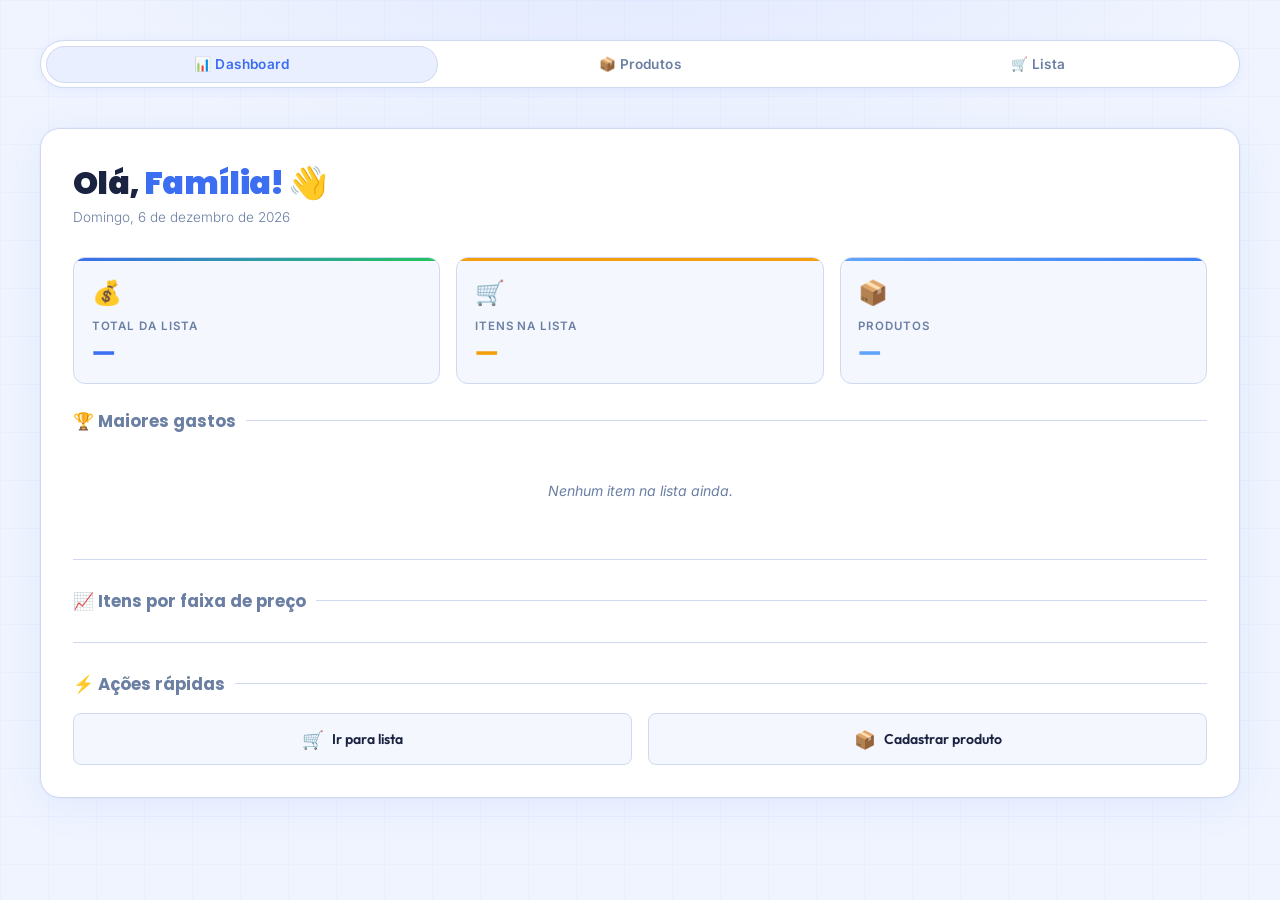
==== index.html @ 6821ed33 "deploy" ====
<!doctype html>
<html lang="pt-br">
<head>
  <meta charset="UTF-8" />
  <meta name="viewport" content="width=device-width, initial-scale=1.0" />
  <title>Dashboard — Lista de Compras</title>
  <link rel="preconnect" href="https://fonts.googleapis.com" />
  <link rel="preconnect" href="https://fonts.gstatic.com" crossorigin />
  <link href="https://fonts.googleapis.com/css2?family=Playfair+Display:wght@700;900&family=Outfit:wght@300;400;500;600&display=swap" rel="stylesheet" />
  <link rel="stylesheet" href="style.css" />
  <style>
    /* ── Dashboard específico ── */
    .dashboard-grid {
      display: grid;
      grid-template-columns: 1fr 1fr 1fr;
      gap: 1rem;
      margin-bottom: 1.5rem;
    }

    .stat-card {
      background: var(--surface-2);
      border: 1px solid var(--border);
      border-radius: var(--radius);
      padding: 1.25rem 1.1rem;
      position: relative;
      overflow: hidden;
      animation: fadeUp 0.45s ease both;
    }

    .stat-card::before {
      content: '';
      position: absolute;
      top: 0; left: 0; right: 0;
      height: 3px;
    }

    .stat-card.green::before  { background: linear-gradient(90deg, var(--accent), #22c55e); }
    .stat-card.gold::before   { background: linear-gradient(90deg, var(--accent-2), #f59e0b); }
    .stat-card.blue::before   { background: linear-gradient(90deg, #60a5fa, #3b82f6); }

    .stat-card .stat-icon {
      font-size: 1.5rem;
      margin-bottom: 0.75rem;
      display: block;
    }

    .stat-card .stat-label {
      font-size: 0.72rem;
      font-weight: 600;
      text-transform: uppercase;
      letter-spacing: 0.08em;
      color: var(--text-muted);
      margin-bottom: 0.3rem;
    }

    .stat-card .stat-value {
      font-family: 'Playfair Display', serif;
      font-size: 1.6rem;
      font-weight: 900;
      color: var(--text);
      letter-spacing: -0.02em;
      line-height: 1;
    }

    .stat-card.green .stat-value { color: var(--accent); }
    .stat-card.gold  .stat-value { color: var(--accent-2); }
    .stat-card.blue  .stat-value { color: #60a5fa; }

    /* ── Top itens ── */
    .top-item {
      display: flex;
      align-items: center;
      justify-content: space-between;
      padding: 0.75rem 0;
      border-bottom: 1px solid var(--border);
      gap: 1rem;
      animation: slideIn 0.3s ease both;
    }

    .top-item:last-child { border-bottom: none; }

    .top-item .rank {
      font-family: 'Playfair Display', serif;
      font-size: 1.1rem;
      font-weight: 900;
      color: var(--border);
      min-width: 24px;
    }

    .top-item:first-child .rank { color: var(--accent-2); }
    .top-item:nth-child(2) .rank { color: var(--text-muted); }

    .top-item .nome {
      flex: 1;
      font-size: 0.9rem;
      font-weight: 500;
      color: var(--text);
    }

    .top-item .valor {
      font-family: 'Playfair Display', serif;
      font-size: 0.95rem;
      font-weight: 700;
      color: var(--accent-2);
    }

    /* ── Barra de faixas ── */
    .faixa-item {
      margin-bottom: 1rem;
    }

    .faixa-header {
      display: flex;
      justify-content: space-between;
      font-size: 0.82rem;
      color: var(--text-muted);
      margin-bottom: 0.4rem;
    }

    .faixa-header span:last-child {
      color: var(--text);
      font-weight: 600;
    }

    .faixa-bar {
      height: 8px;
      background: var(--surface-3);
      border-radius: 99px;
      overflow: hidden;
    }

    .faixa-fill {
      height: 100%;
      border-radius: 99px;
      transition: width 1s cubic-bezier(0.4, 0, 0.2, 1);
      width: 0%;
    }

    .faixa-fill.green { background: linear-gradient(90deg, var(--accent), #22c55e); }
    .faixa-fill.gold  { background: linear-gradient(90deg, var(--accent-2), #f59e0b); }
    .faixa-fill.blue  { background: linear-gradient(90deg, #60a5fa, #3b82f6); }

    /* ── Botões de ação ── */
    .action-grid {
      display: grid;
      grid-template-columns: 1fr 1fr;
      gap: 1rem;
      margin-top: 0.5rem;
    }

    .action-btn {
      display: flex;
      align-items: center;
      justify-content: center;
      gap: 0.5rem;
      padding: 0.85rem;
      border-radius: var(--radius-sm);
      border: 1px solid var(--border);
      background: var(--surface-2);
      color: var(--text);
      text-decoration: none;
      font-family: 'Outfit', sans-serif;
      font-size: 0.88rem;
      font-weight: 600;
      transition: all var(--transition);
      cursor: pointer;
    }

    .action-btn:hover {
      border-color: var(--accent);
      background: var(--accent-dim);
      color: var(--accent);
      transform: translateY(-2px);
    }

    .action-btn .icon { font-size: 1.1rem; }

    /* ── Responsive ── */
    @media (max-width: 540px) {
      .dashboard-grid { grid-template-columns: 1fr; }
      .action-grid { grid-template-columns: 1fr; }
    }
  </style>
</head>
<body>

  <nav>
    <a href="index.html" class="active">📊 Dashboard</a>
    <a href="cadastro.html">📦 Produtos</a>
    <a href="lista.html">🛒 Lista</a>
  </nav>

  <div class="card">

    <div class="page-header">
      <h1>Olá, <span>Família!</span> 👋</h1>
      <p id="dataAtual"></p>
    </div>

    <!-- Cards de estatísticas -->
    <div class="dashboard-grid">
      <div class="stat-card green">
        <span class="stat-icon">💰</span>
        <div class="stat-label">Total da lista</div>
        <div class="stat-value" id="valorTotal">—</div>
      </div>
      <div class="stat-card gold">
        <span class="stat-icon">🛒</span>
        <div class="stat-label">Itens na lista</div>
        <div class="stat-value" id="totalItens">—</div>
      </div>
      <div class="stat-card blue">
        <span class="stat-icon">📦</span>
        <div class="stat-label">Produtos</div>
        <div class="stat-value" id="totalProdutos">—</div>
      </div>
    </div>

    <!-- Top 5 maiores gastos -->
    <p class="section-title">🏆 Maiores gastos</p>

    <div id="topItens">
      <p class="empty">Nenhum item na lista ainda.</p>
    </div>

    <div class="divider"></div>

    <!-- Faixas de preço -->
    <p class="section-title">📈 Itens por faixa de preço</p>

    <div id="faixas"></div>

    <div class="divider"></div>

    <!-- Ações rápidas -->
    <p class="section-title">⚡ Ações rápidas</p>

    <div class="action-grid">
      <a href="lista.html" class="action-btn">
        <span class="icon">🛒</span> Ir para lista
      </a>
      <a href="cadastro.html" class="action-btn">
        <span class="icon">📦</span> Cadastrar produto
      </a>
    </div>

  </div>

  <script>
    // Data atual
    const data = new Date().toLocaleDateString("pt-BR", {
      weekday: "long", day: "numeric", month: "long", year: "numeric"
    });
    document.getElementById("dataAtual").textContent =
      data.charAt(0).toUpperCase() + data.slice(1);

    // Carregar dados do dashboard
    fetch("dashboard.php")
    .then(r => r.json())
    .then(dados => {

      // Stats
      document.getElementById("valorTotal").textContent =
        parseFloat(dados.valorTotal).toLocaleString("pt-BR", { style: "currency", currency: "BRL" });

      document.getElementById("totalItens").textContent = dados.totalItens;
      document.getElementById("totalProdutos").textContent = dados.totalProdutos;

      // Top itens
      const topContainer = document.getElementById("topItens");
      if (dados.topItens.length === 0) {
        topContainer.innerHTML = '<p class="empty">Nenhum item na lista ainda.</p>';
      } else {
        topContainer.innerHTML = dados.topItens.map((item, i) => {
          const valor = parseFloat(item.subtotal).toLocaleString("pt-BR", { style: "currency", currency: "BRL" });
          return `
            <div class="top-item">
              <span class="rank">#${i + 1}</span>
              <span class="nome">${item.nome}</span>
              <span class="valor">${valor}</span>
            </div>
          `;
        }).join("");
      }

      // Faixas de preço
      const totalFaixas = Object.values(dados.faixas).reduce((a, b) => a + parseInt(b), 0);
      const cores = ["green", "gold", "blue"];
      const faixasContainer = document.getElementById("faixas");

      if (totalFaixas === 0) {
        faixasContainer.innerHTML = '<p class="empty">Nenhum item na lista ainda.</p>';
      } else {
        faixasContainer.innerHTML = Object.entries(dados.faixas).map(([label, qtd], i) => {
          const pct = totalFaixas > 0 ? Math.round((parseInt(qtd) / totalFaixas) * 100) : 0;
          return `
            <div class="faixa-item">
              <div class="faixa-header">
                <span>${label}</span>
                <span>${qtd} ${parseInt(qtd) === 1 ? "item" : "itens"} (${pct}%)</span>
              </div>
              <div class="faixa-bar">
                <div class="faixa-fill ${cores[i]}" data-pct="${pct}"></div>
              </div>
            </div>
          `;
        }).join("");

        // Animar barras
        setTimeout(() => {
          document.querySelectorAll(".faixa-fill").forEach(el => {
            el.style.width = el.dataset.pct + "%";
          });
        }, 100);
      }

    })
    .catch(() => {
      console.log("Erro ao carregar dashboard.");
    });
  </script>

</body>
</html>
---- style.css ----
@import url('https://fonts.googleapis.com/css2?family=Inter:wght@300;400;500;600;700;900&family=Playfair+Display:wght@700;900&display=swap');
@import url('https://fonts.googleapis.com/css2?family=Inter:wght@300;400;500;600;700&family=Poppins:wght@700;800;900&display=swap');



*, *::before, *::after { box-sizing: border-box; margin: 0; padding: 0; }

:root {
  --bg:          #f0f4ff;
  --surface:     #ffffff;
  --surface-2:   #f5f7ff;
  --surface-3:   #eaefff;
  --border:      #d0d9f0;
  --accent:      #3b6ef0;
  --accent-dim:  #3b6ef015;
  --accent-2:    #f59e0b;
  --accent-2-dim:#f59e0b15;
  --text:        #1a2340;
  --text-muted:  #6b7fa3;
  --danger:      #ef4444;
  --danger-dim:  #ef444415;
  --radius:      12px;
  --radius-sm:   8px;
  --transition:  0.22s cubic-bezier(0.4,0,0.2,1);
}

html { font-size: 16px; scroll-behavior: smooth; }

body {
  font-family: 'Inter', sans-serif;
  background-color: var(--bg);
  color: var(--text);
  min-height: 100vh;
  display: flex;
  flex-direction: column;
  align-items: center;
  justify-content: flex-start;
  padding: 2.5rem 2rem 4rem;
  overflow-x: hidden;
  background-image:
    radial-gradient(ellipse 80% 40% at 50% -5%, rgba(59,110,240,0.08) 0%, transparent 60%),
    linear-gradient(rgba(59,110,240,0.03) 1px, transparent 1px),
    linear-gradient(90deg, rgba(59,110,240,0.03) 1px, transparent 1px);
  background-size: 100% 100%, 48px 48px, 48px 48px;
  animation: gridDrift 25s linear infinite;
}

@keyframes gridDrift {
  from { background-position: 0 0, 0 0, 0 0; }
  to   { background-position: 0 0, 48px 48px, 48px 48px; }
}

/* ── NAV ── */
nav {
  width: 100%;
  max-width: 1200px;
  display: flex;
  gap: 0.5rem;
  margin-bottom: 2.5rem;
  background: var(--surface);
  border: 1px solid var(--border);
  border-radius: 99px;
  padding: 0.35rem;
  box-shadow: 0 2px 12px rgba(59,110,240,0.08);
}

nav a {
  flex: 1;
  text-align: center;
  text-decoration: none;
  font-size: 0.85rem;
  font-weight: 600;
  color: var(--text-muted);
  padding: 0.6rem 1rem;
  border-radius: 99px;
  transition: background var(--transition), color var(--transition);
  letter-spacing: 0.03em;
}

nav a.active,
nav a:hover {
  background: var(--surface-3);
  color: var(--accent);
}

nav a.active {
  box-shadow: 0 0 0 1px var(--border);
}

/* ── CARD ── */
.card {
  width: 100%;
  max-width: 1200px;
  background: var(--surface);
  border: 1px solid var(--border);
  border-radius: 20px;
  padding: 2.25rem 2rem 2rem;
  box-shadow:
    0 0 0 1px rgba(59,110,240,0.04),
    0 8px 40px rgba(59,110,240,0.08);
  animation: fadeUp 0.45s ease both;
}

@keyframes fadeUp {
  from { opacity: 0; transform: translateY(20px); }
  to   { opacity: 1; transform: translateY(0); }
}

/* ── HEADER ── */
.page-header { margin-bottom: 2rem; }

.page-header h1 {
  font-family: 'Poppins', serif;
  font-size: 2rem;
  font-weight: 900;
  line-height: 1.15;
  color: var(--text);
  letter-spacing: -0.02em;
}

.page-header h1 span { color: var(--accent); }

.page-header p {
  margin-top: 0.4rem;
  font-size: 0.85rem;
  color: var(--text-muted);
  font-weight: 300;
}

/* ── INPUTS ── */
.input-group { margin-bottom: 1rem; }

.input-group label {
  display: block;
  font-size: 0.72rem;
  font-weight: 600;
  color: var(--text-muted);
  text-transform: uppercase;
  letter-spacing: 0.08em;
  margin-bottom: 0.4rem;
}

input[type="text"],
input[type="number"],
select {
  width: 100%;
  background: var(--surface-2);
  border: 1px solid var(--border);
  border-radius: var(--radius-sm);
  color: var(--text);
  font-family: 'Inter', sans-serif;
  font-size: 0.95rem;
  padding: 0.75rem 1rem;
  outline: none;
  transition: border-color var(--transition), box-shadow var(--transition), background var(--transition);
  -webkit-appearance: none;
  appearance: none;
}

input::placeholder { color: var(--text-muted); font-weight: 300; }

input:focus, select:focus {
  border-color: var(--accent);
  background: #ffffff;
  box-shadow: 0 0 0 3px var(--accent-dim);
}

select {
  background-image: url("data:image/svg+xml,%3Csvg xmlns='http://www.w3.org/2000/svg' width='12' height='12' viewBox='0 0 12 12'%3E%3Cpath fill='%236b7fa3' d='M6 8L1 3h10z'/%3E%3C/svg%3E");
  background-repeat: no-repeat;
  background-position: right 1rem center;
  padding-right: 2.5rem;
  cursor: pointer;
}

select option { background: var(--surface); }

.input-row { display: grid; grid-template-columns: 1fr 1fr; gap: 1rem; }

/* ── BUTTON ── */
.btn {
  width: 100%;
  margin-top: 0.5rem;
  padding: 0.85rem 1.5rem;
  background: var(--accent);
  color: #ffffff;
  font-family: 'Inter', sans-serif;
  font-size: 0.95rem;
  font-weight: 700;
  letter-spacing: 0.04em;
  border: none;
  border-radius: var(--radius-sm);
  cursor: pointer;
  overflow: hidden;
  transition: transform var(--transition), box-shadow var(--transition), filter var(--transition);
  box-shadow: 0 4px 16px rgba(59,110,240,0.25);
}

.btn:hover {
  transform: translateY(-2px);
  box-shadow: 0 8px 24px rgba(59,110,240,0.35);
  filter: brightness(1.07);
}

.btn:active { transform: translateY(0); }

.btn-danger {
  background: transparent;
  color: var(--danger);
  border: 1px solid var(--border);
  box-shadow: none;
  padding: 0.4rem 0.75rem;
  font-size: 0.78rem;
  width: auto;
  margin-top: 0;
  border-radius: 6px;
}

.btn-danger:hover {
  background: var(--danger-dim);
  border-color: var(--danger);
  box-shadow: none;
  transform: none;
  filter: none;
}

/* ── DIVIDER ── */
.divider { height: 1px; background: var(--border); margin: 1.75rem 0; }

/* ── SECTION TITLE ── */
.section-title {
  font-family: 'Poppins', serif;
  font-size: 1.05rem;
  font-weight: 700;
  color: var(--text-muted);
  margin-bottom: 1rem;
  display: flex;
  align-items: center;
  gap: 0.6rem;
}

.section-title::after { content: ''; flex: 1; height: 1px; background: var(--border); }

/* ── PRODUTO CARD ── */
.produto-card {
  background: var(--surface-2);
  border: 1px solid var(--border);
  border-radius: var(--radius-sm);
  padding: 0.9rem 1rem;
  display: flex;
  align-items: center;
  justify-content: space-between;
  gap: 1rem;
  animation: slideIn 0.3s ease both;
  transition: border-color var(--transition), transform var(--transition), box-shadow var(--transition);
  position: relative;
  overflow: hidden;
  margin-bottom: 0.6rem;
}

.produto-card::before {
  content: '';
  position: absolute;
  left: 0; top: 0; bottom: 0;
  width: 3px;
  background: linear-gradient(180deg, var(--accent), #6089f5);
  border-radius: 3px 0 0 3px;
}

.produto-card:hover {
  border-color: rgba(59,110,240,0.3);
  transform: translateX(3px);
  box-shadow: 0 4px 16px rgba(59,110,240,0.08);
}

.produto-card .nome { font-weight: 600; font-size: 0.95rem; color: var(--text); }
.produto-card .preco { font-size: 0.82rem; color: var(--accent); font-weight: 500; margin-top: 0.15rem; }

/* ── PRODUTO SELECIONÁVEL ── */
.produto-selecionar { cursor: pointer; }
.produto-selecionar:hover { border-color: rgba(59,110,240,0.5); background: var(--surface-3); }
.produto-selecionar .add-icon { color: var(--accent); font-size: 1.4rem; font-weight: 300; opacity: 0.4; transition: opacity var(--transition); }
.produto-selecionar:hover .add-icon { opacity: 1; }

/* ── LISTA ITEM ── */
.lista-item {
  background: var(--surface-2);
  border: 1px solid var(--border);
  border-radius: var(--radius-sm);
  padding: 0.85rem 1rem;
  display: flex;
  align-items: center;
  justify-content: space-between;
  gap: 0.75rem;
  animation: slideIn 0.3s ease both;
  transition: border-color var(--transition);
  position: relative;
  overflow: hidden;
  margin-bottom: 0.6rem;
}

.lista-item::before {
  content: '';
  position: absolute;
  left: 0; top: 0; bottom: 0;
  width: 3px;
  background: linear-gradient(180deg, var(--accent-2), #f59e0b);
  border-radius: 3px 0 0 3px;
}

.lista-item:hover { border-color: rgba(245,158,11,0.3); }
.lista-item .item-nome { font-weight: 600; font-size: 0.92rem; color: var(--text); }
.lista-item .item-detalhe { font-size: 0.78rem; color: var(--text-muted); margin-top: 0.1rem; }

.item-subtotal {
  font-family: 'Poppins', serif;
  font-size: 1rem;
  font-weight: 700;
  color: var(--accent-2);
  white-space: nowrap;
}

@keyframes slideIn {
  from { opacity: 0; transform: translateX(-12px); }
  to   { opacity: 1; transform: translateX(0); }
}

/* ── QTDE INLINE ── */
.qtde-inline { display: flex; align-items: center; gap: 0.4rem; }

.qtde-inline button {
  width: 28px; height: 28px;
  border: 1px solid var(--border);
  background: var(--surface);
  color: var(--text);
  border-radius: 6px;
  cursor: pointer;
  font-size: 1rem;
  display: flex; align-items: center; justify-content: center;
  transition: background var(--transition), border-color var(--transition), color var(--transition);
}

.qtde-inline button:hover { background: var(--accent-dim); border-color: var(--accent); color: var(--accent); }
.qtde-inline span { min-width: 24px; text-align: center; font-weight: 600; }

/* ── TOTAL CARD ── */
.total-card {
  background: linear-gradient(135deg, #eef2ff, #e8edff);
  border: 1px solid rgba(59,110,240,0.2);
  border-radius: var(--radius);
  padding: 1.25rem 1.5rem;
  display: flex;
  align-items: center;
  justify-content: space-between;
  margin-top: 1rem;
  box-shadow: 0 4px 20px rgba(59,110,240,0.08);
}

.total-card .label {
  font-size: 0.78rem;
  font-weight: 600;
  text-transform: uppercase;
  letter-spacing: 0.1em;
  color: var(--text-muted);
}

.total-card .qtd-itens {
  font-size: 0.82rem;
  color: var(--text-muted);
  margin-top: 0.2rem;
}

.total-card .valor-total {
  font-family: 'Poppins', serif;
  font-size: 2.2rem;
  font-weight: 900;
  color: var(--accent);
  letter-spacing: -0.02em;
}

/* ── EMPTY ── */
.empty {
  text-align: center;
  color: var(--text-muted);
  font-size: 0.88rem;
  padding: 2rem 0;
  font-style: italic;
}

/* ── SEARCH ── */
.search-wrapper { position: relative; margin-bottom: 1rem; }
.search-wrapper input { padding-left: 2.5rem; }
.search-wrapper .icon {
  position: absolute;
  left: 0.9rem; top: 50%;
  transform: translateY(-50%);
  color: var(--text-muted);
  pointer-events: none;
}

/* ── TOAST ── */
.toast {
  position: fixed;
  bottom: 2rem; left: 50%;
  transform: translateX(-50%) translateY(80px);
  background: var(--surface);
  border: 1px solid var(--border);
  color: var(--text);
  padding: 0.75rem 1.5rem;
  border-radius: 99px;
  font-size: 0.88rem;
  font-weight: 500;
  box-shadow: 0 8px 30px rgba(0,0,0,0.1);
  transition: transform 0.35s cubic-bezier(0.34,1.56,0.64,1);
  z-index: 999;
  white-space: nowrap;
}

.toast.show { transform: translateX(-50%) translateY(0); }
.toast.success { border-color: rgba(59,110,240,0.4); color: var(--accent); }
.toast.error   { border-color: rgba(239,68,68,0.4); color: var(--danger); }

/* ── SCROLLBAR ── */
::-webkit-scrollbar { width: 5px; }
::-webkit-scrollbar-track { background: var(--bg); }
::-webkit-scrollbar-thumb { background: var(--border); border-radius: 99px; }
::-webkit-scrollbar-thumb:hover { background: var(--accent); }

/* ── RESPONSIVE ── */
@media (max-width: 540px) {
  .card { padding: 1.75rem 1.25rem 1.5rem; }
  .page-header h1 { font-size: 1.6rem; }
  .input-row { grid-template-columns: 1fr; }
}
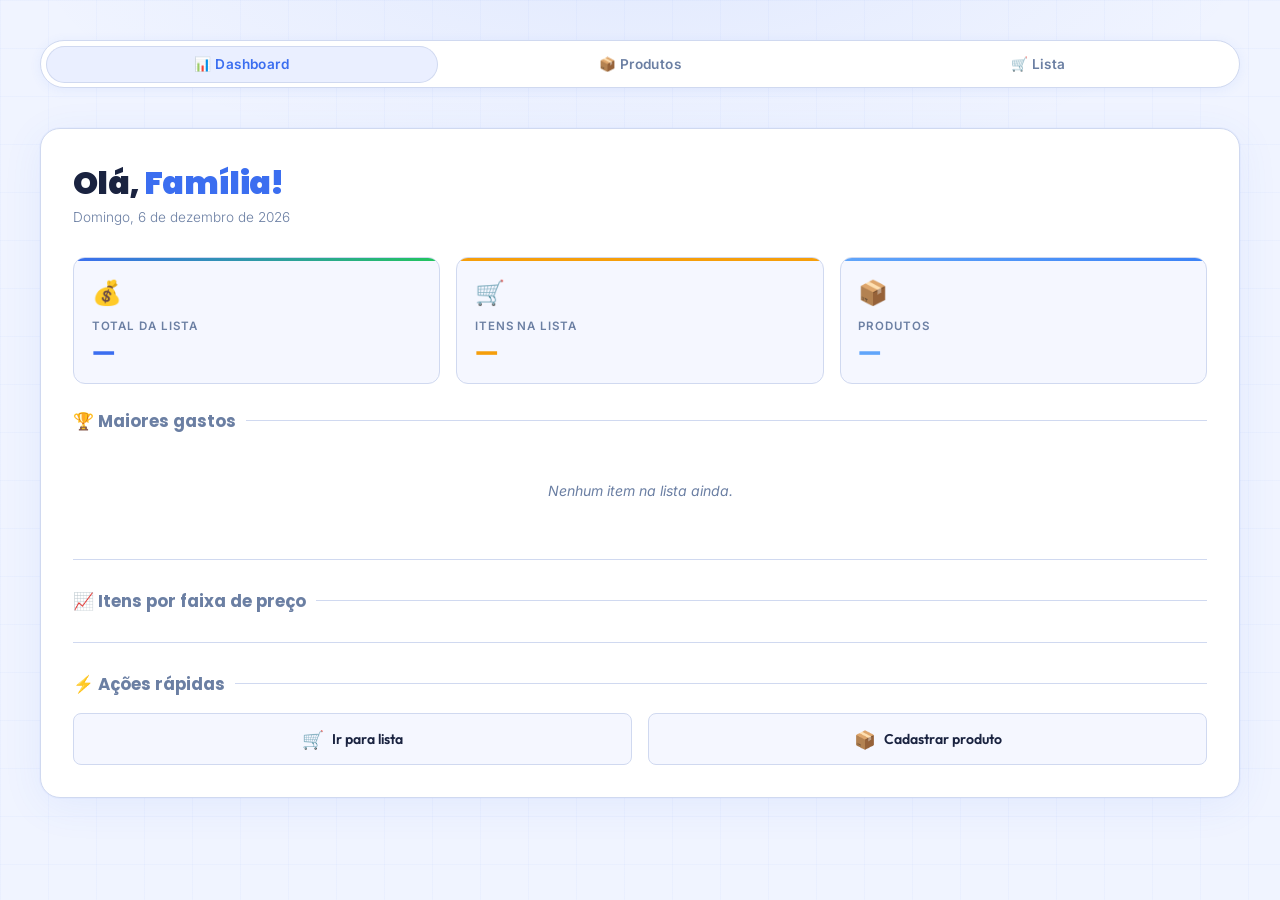
==== commit cbe1ffe3: "trocando a saudação" ====
--- a/index.html
+++ b/index.html
@@ -193,7 +193,7 @@
   <div class="card">
 
     <div class="page-header">
-      <h1>Olá, <span>Família!</span> 👋</h1>
+      <h1>Olá, <span>Família!</span></h1>
       <p id="dataAtual"></p>
     </div>
 
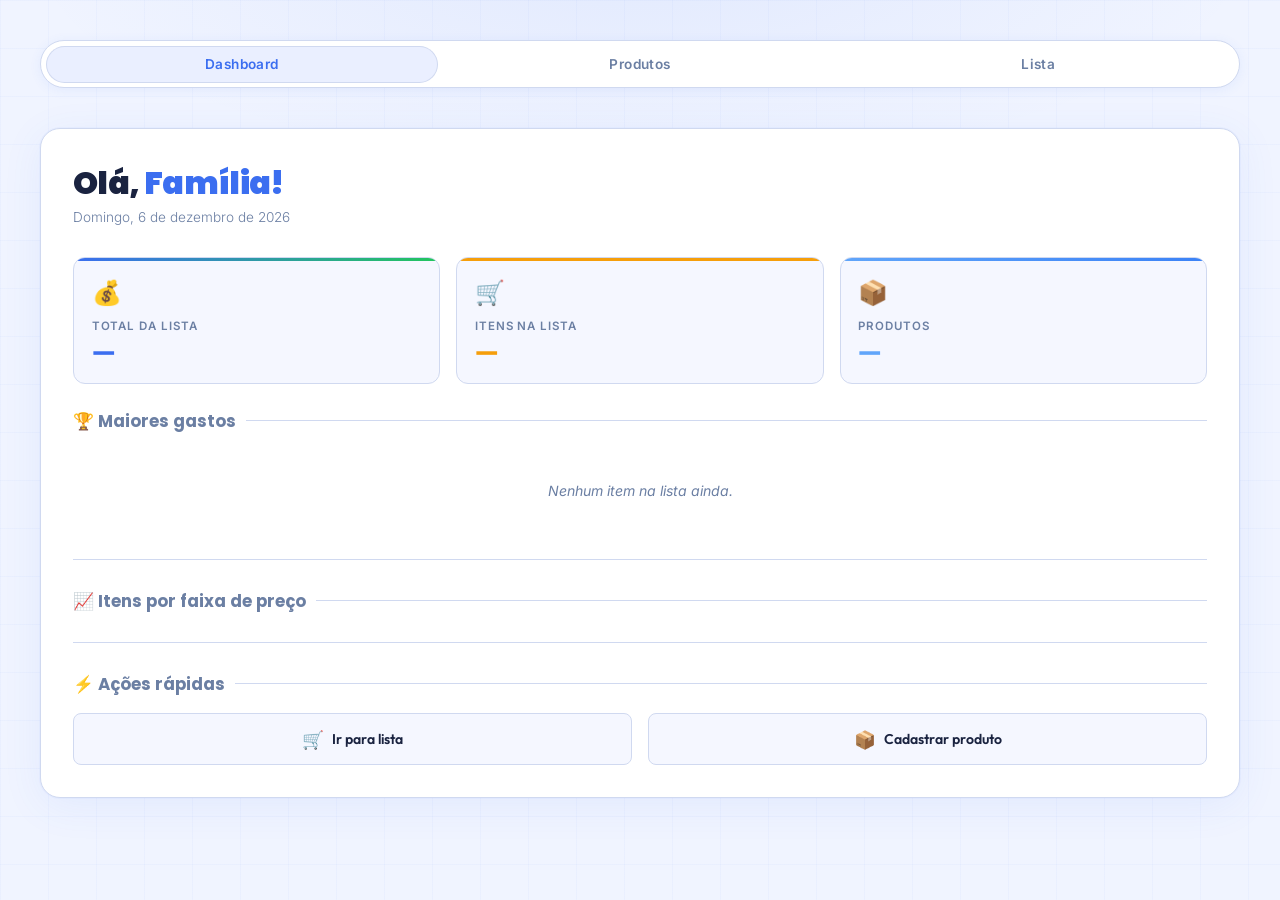
==== commit e19480a4: "trocando a saudação2" ====
--- a/index.html
+++ b/index.html
@@ -185,9 +185,9 @@
 <body>
 
   <nav>
-    <a href="index.html" class="active">📊 Dashboard</a>
-    <a href="cadastro.html">📦 Produtos</a>
-    <a href="lista.html">🛒 Lista</a>
+    <a href="index.html" class="active">Dashboard</a>
+    <a href="cadastro.html">Produtos</a>
+    <a href="lista.html">Lista</a>
   </nav>
 
   <div class="card">
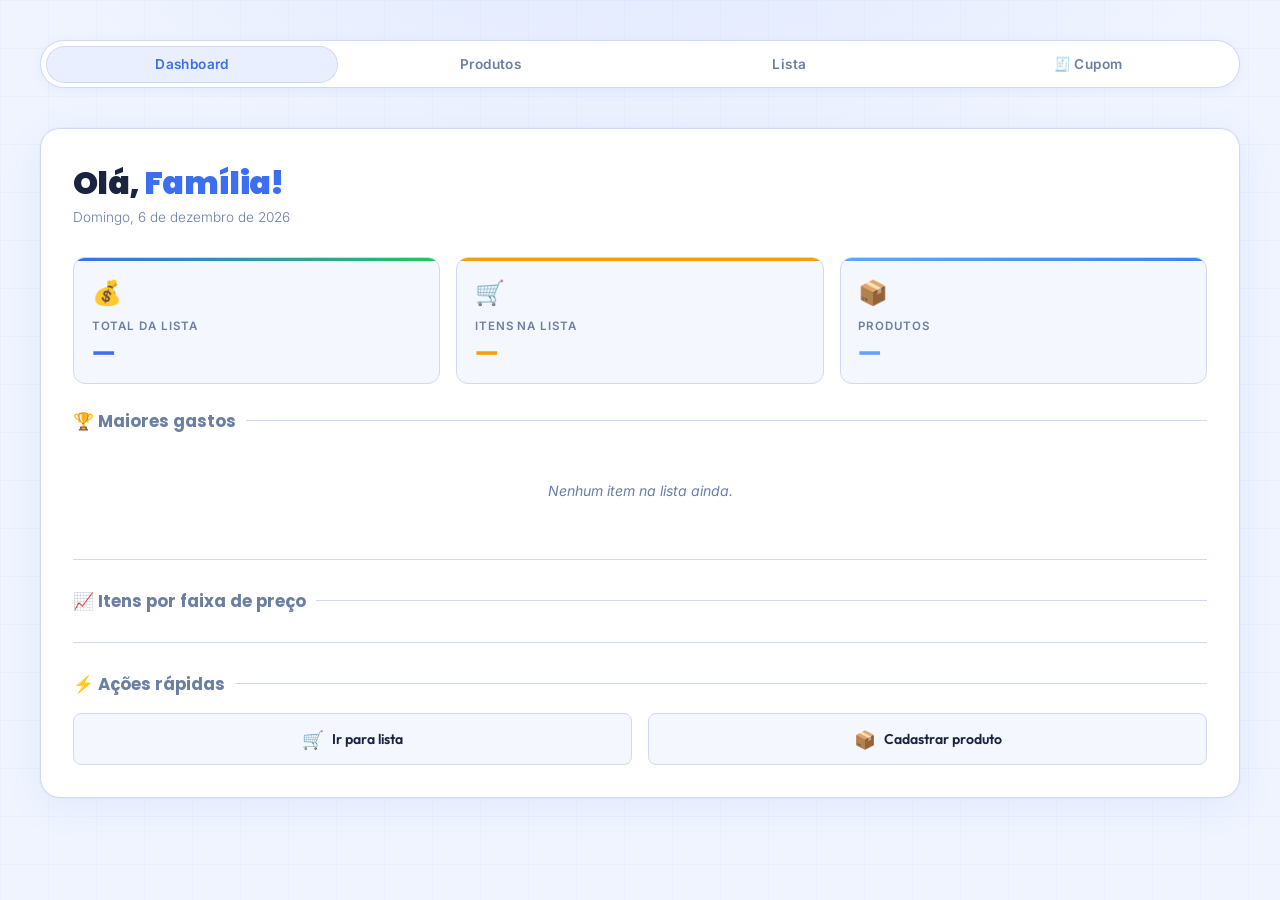
==== commit 3a6e37c0: "cupom do IA" ====
--- a/index.html
+++ b/index.html
@@ -188,6 +188,7 @@
     <a href="index.html" class="active">Dashboard</a>
     <a href="cadastro.html">Produtos</a>
     <a href="lista.html">Lista</a>
+    <a href="cupom.html">🧾 Cupom</a>
   </nav>
 
   <div class="card">
